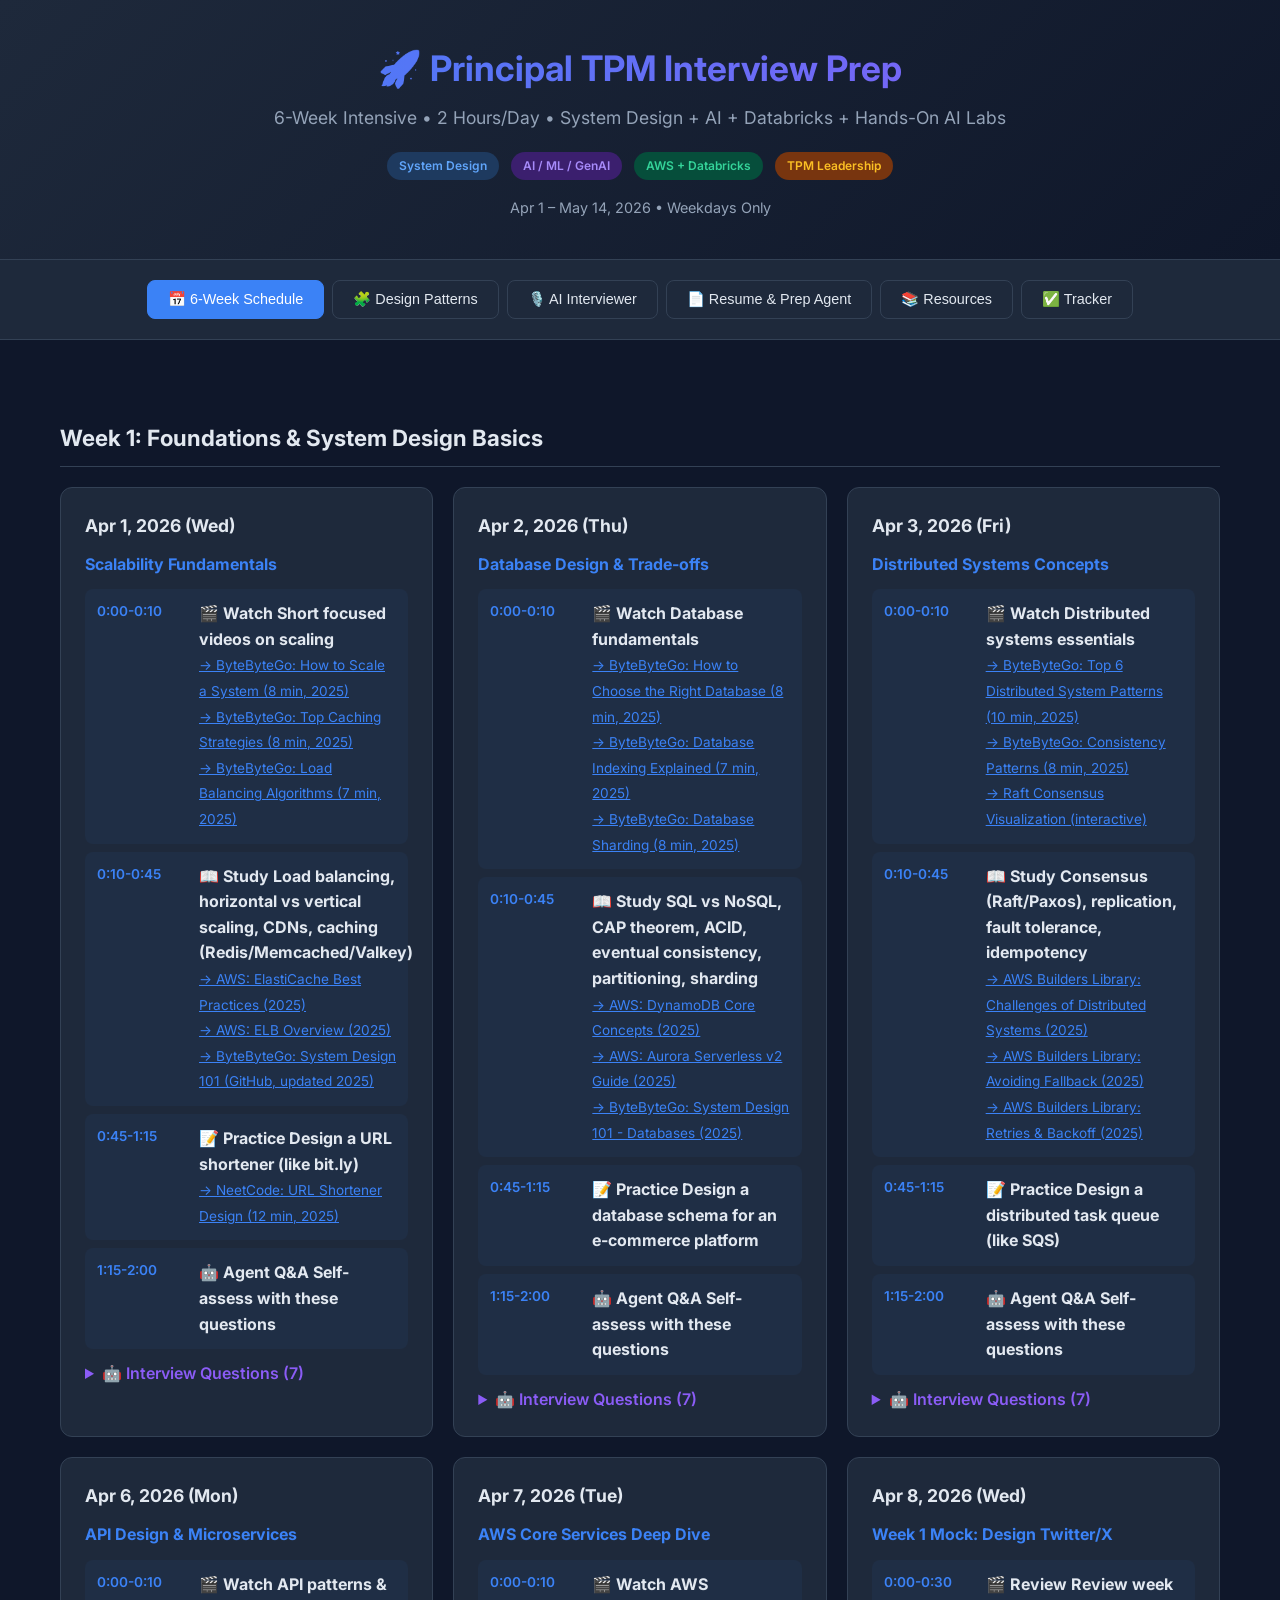
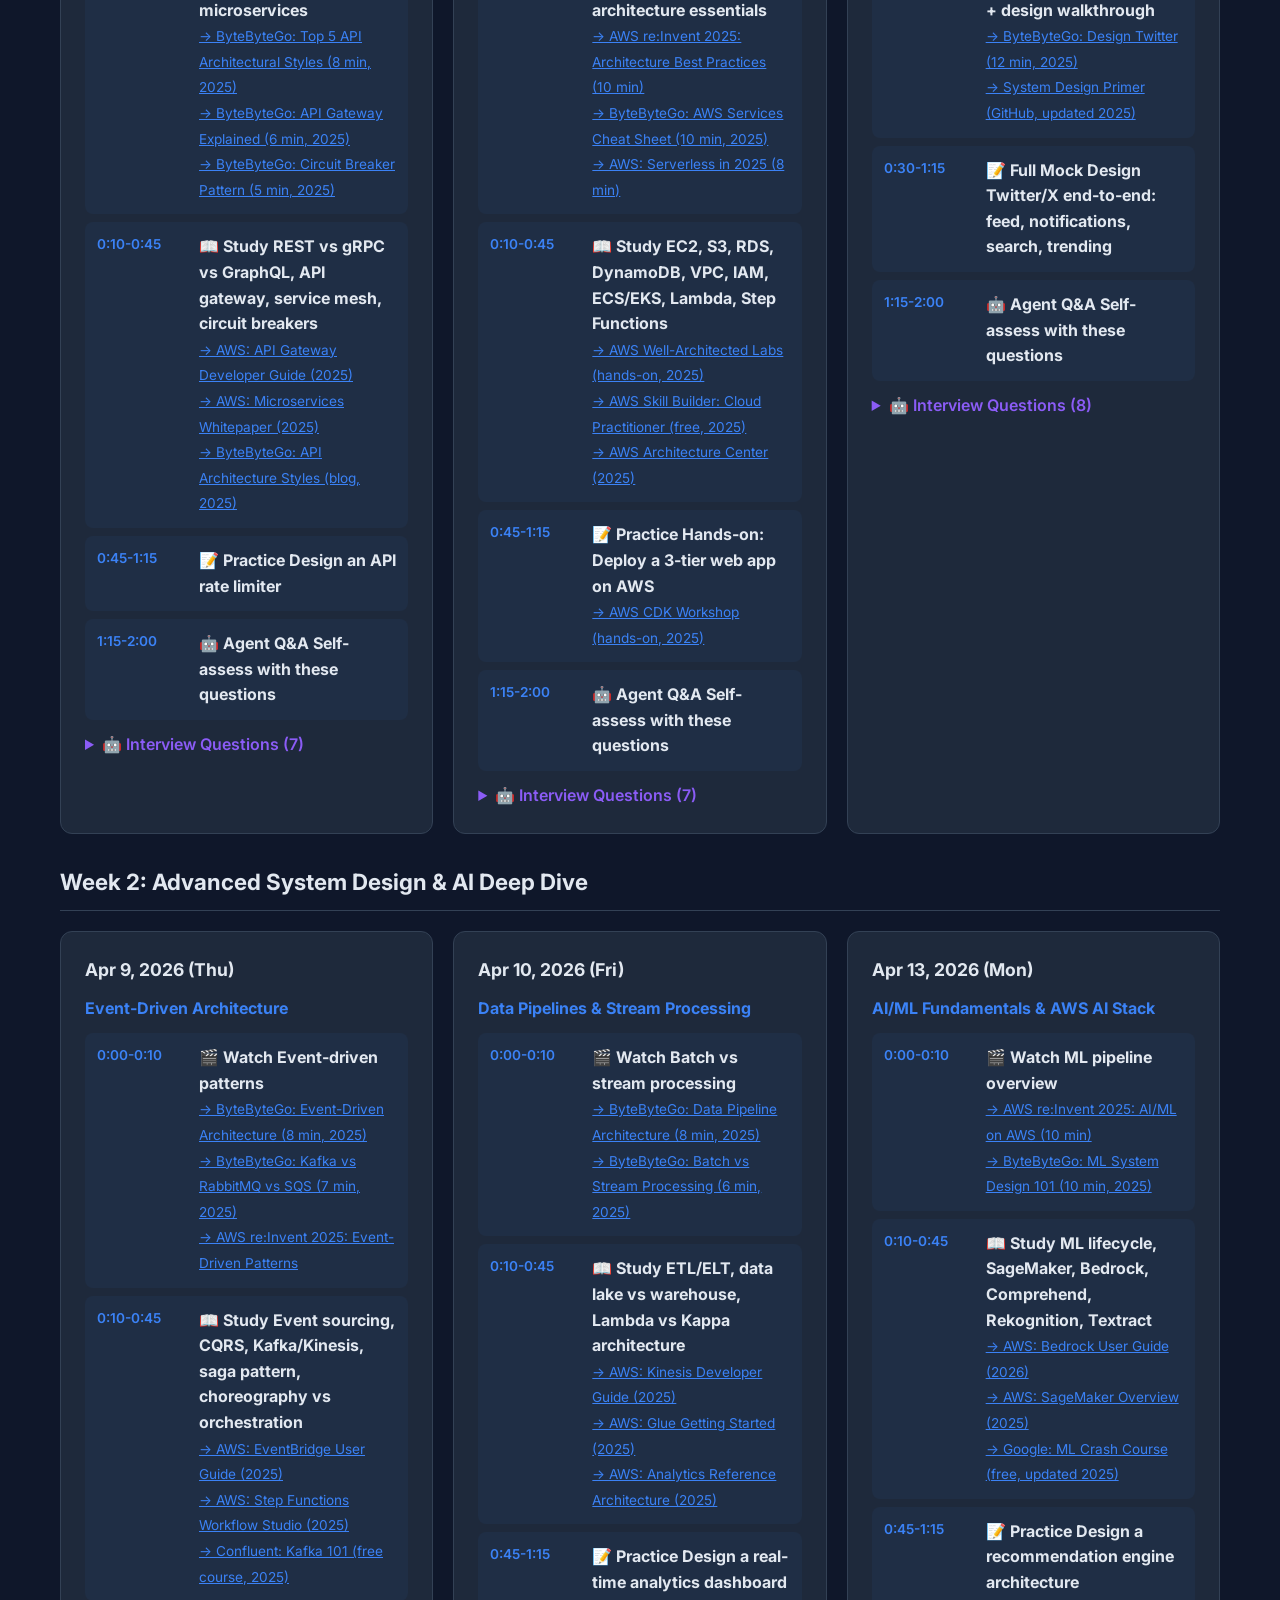
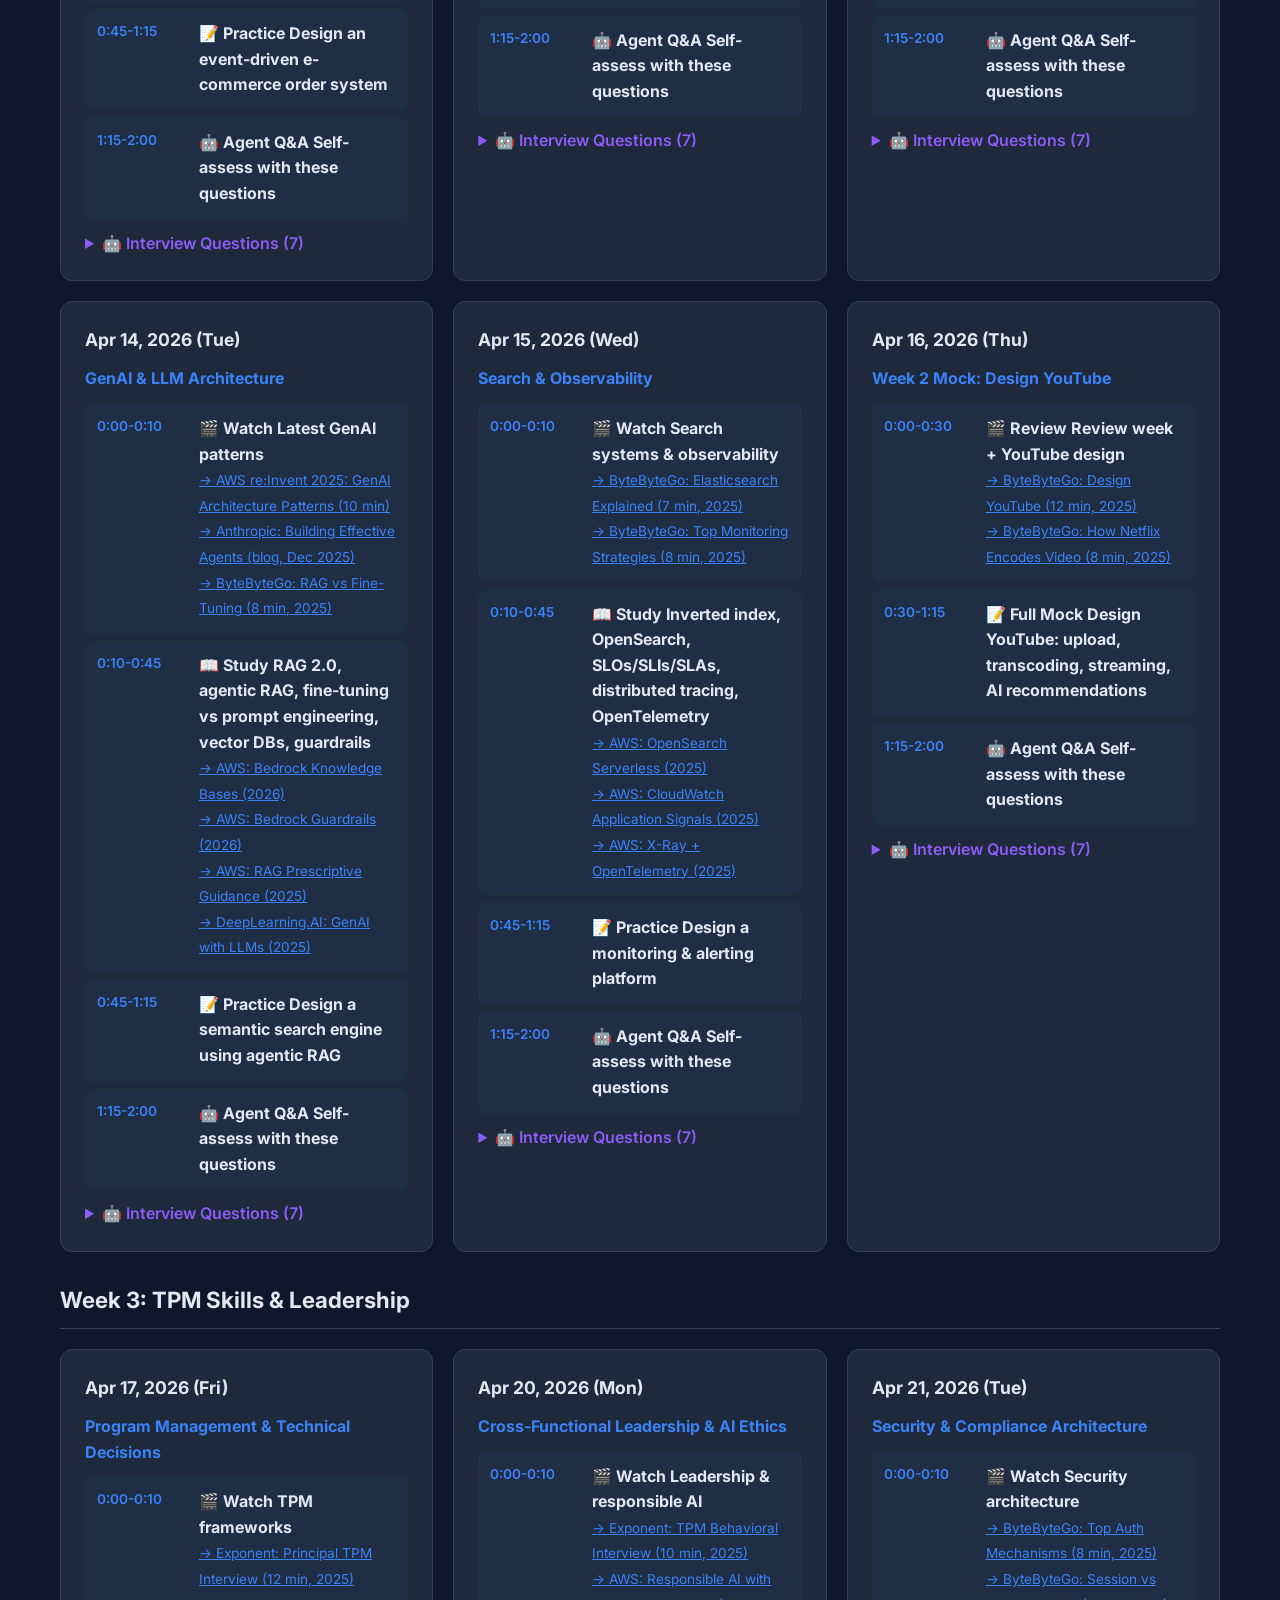
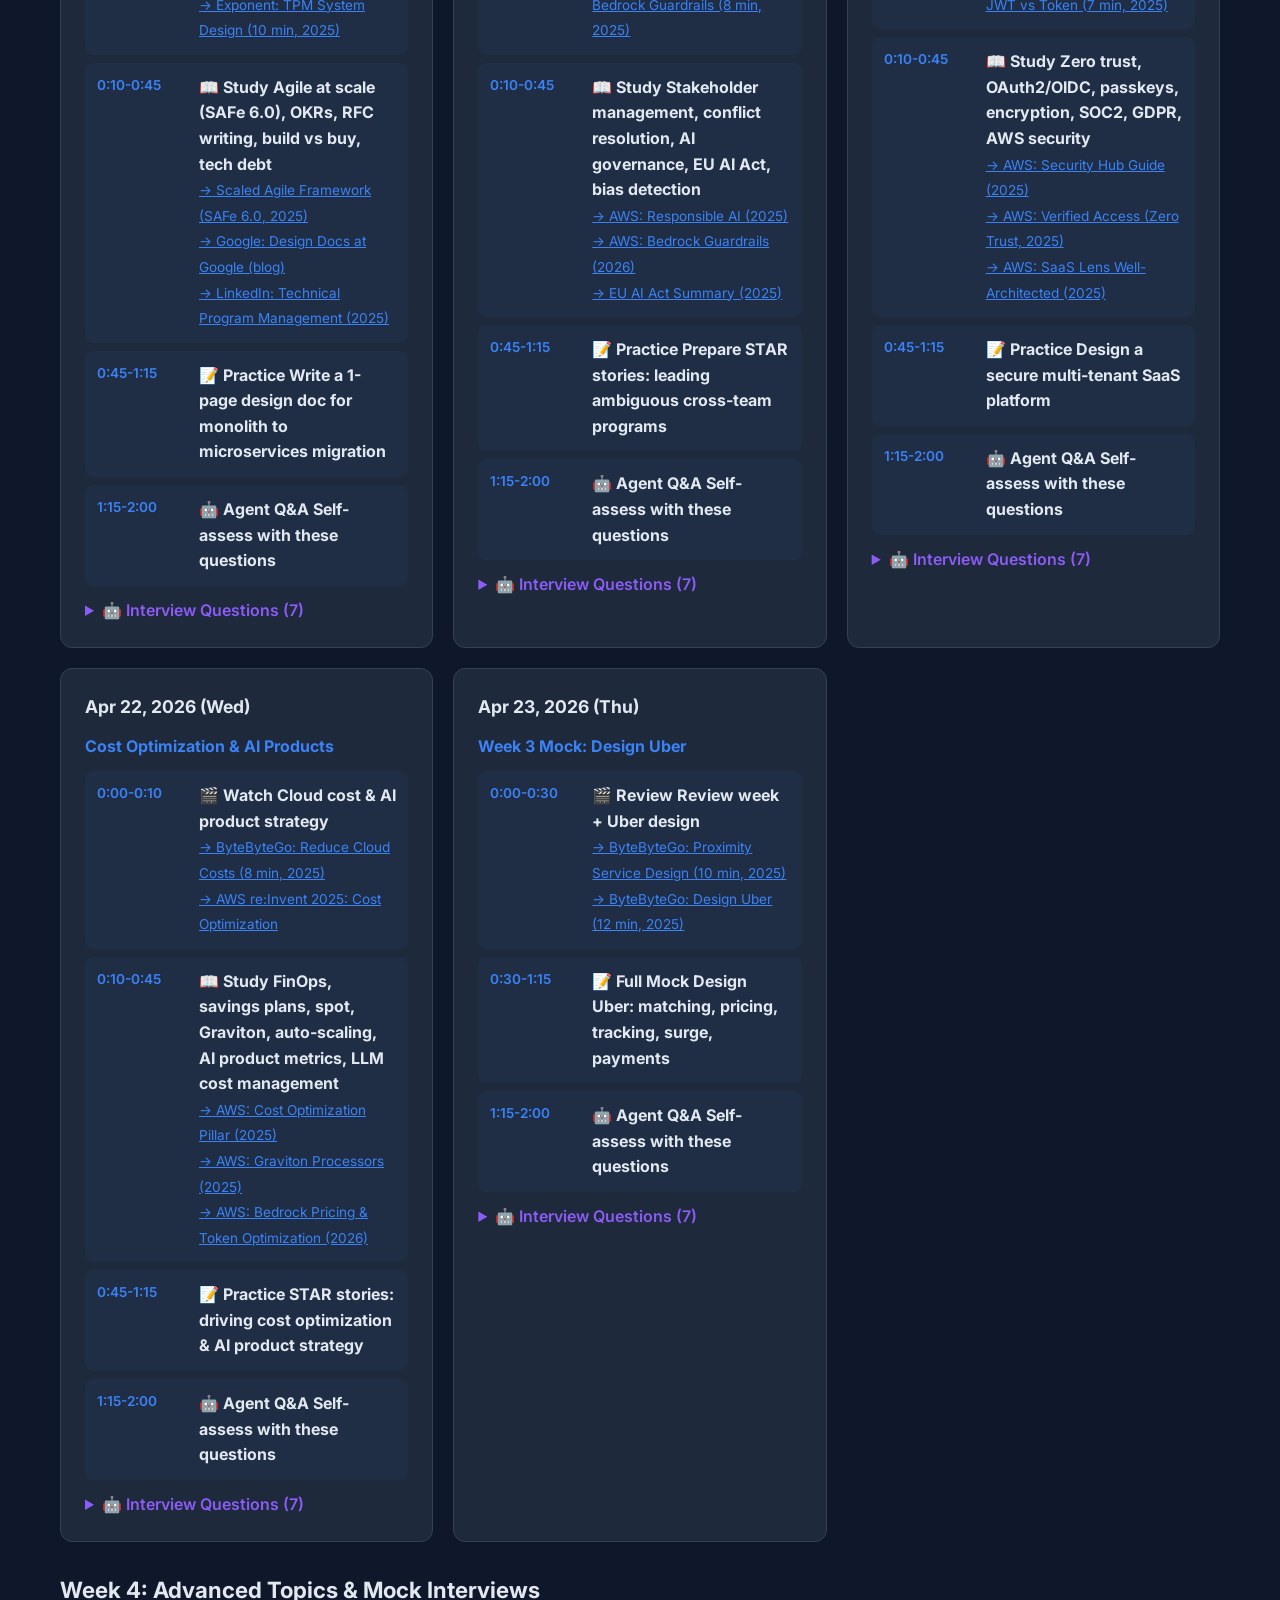
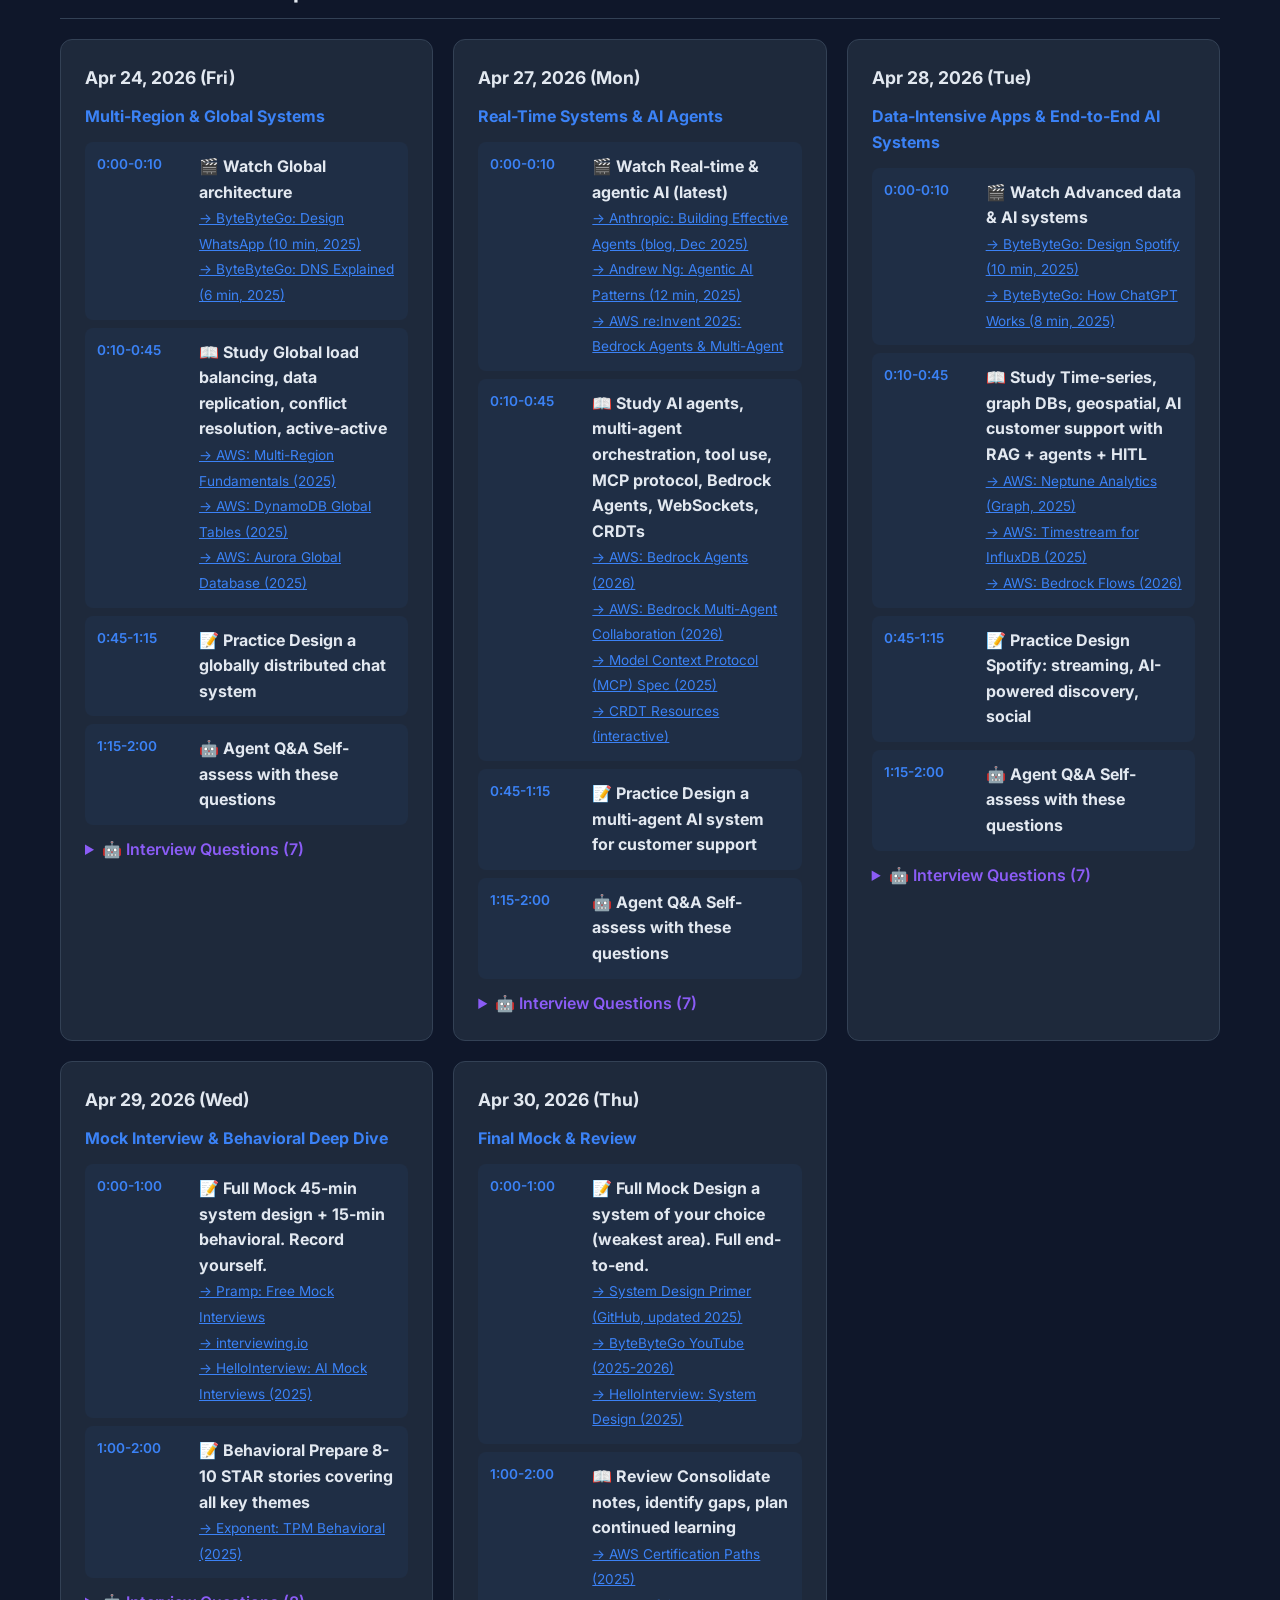
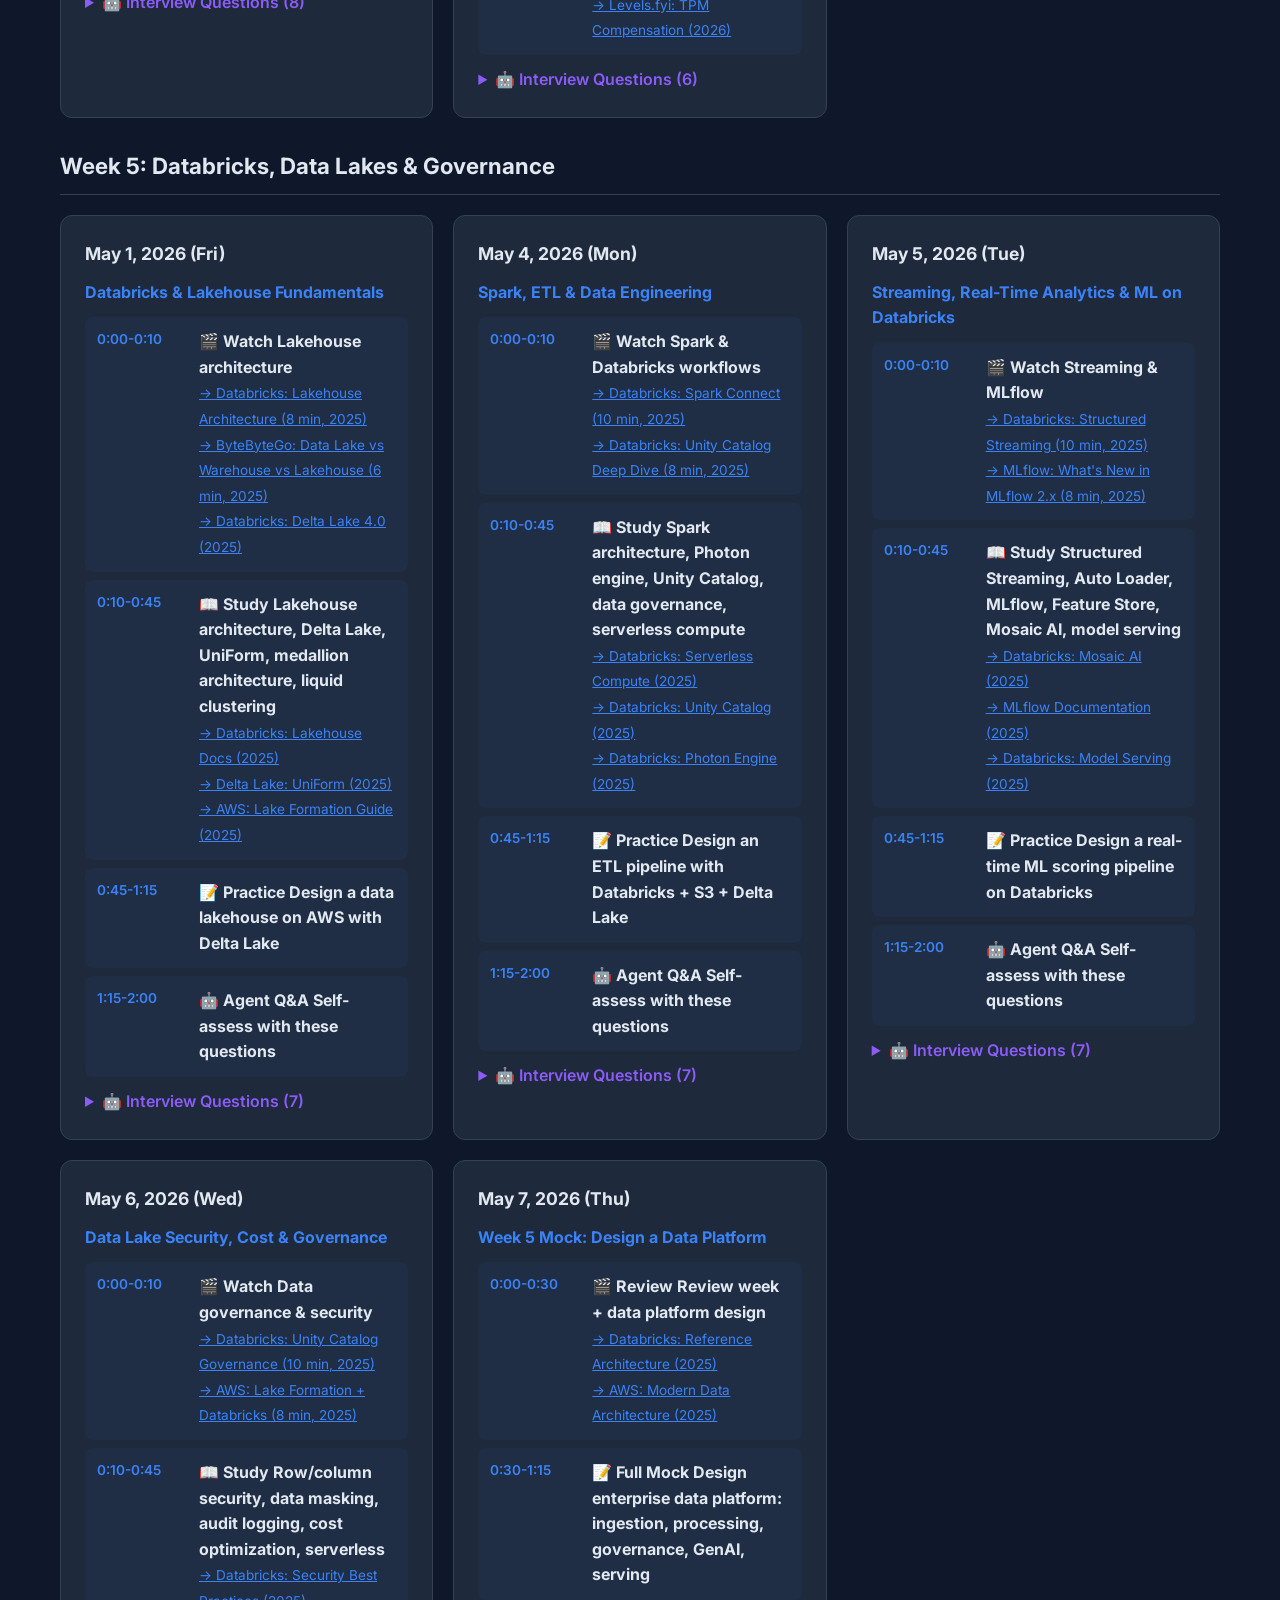
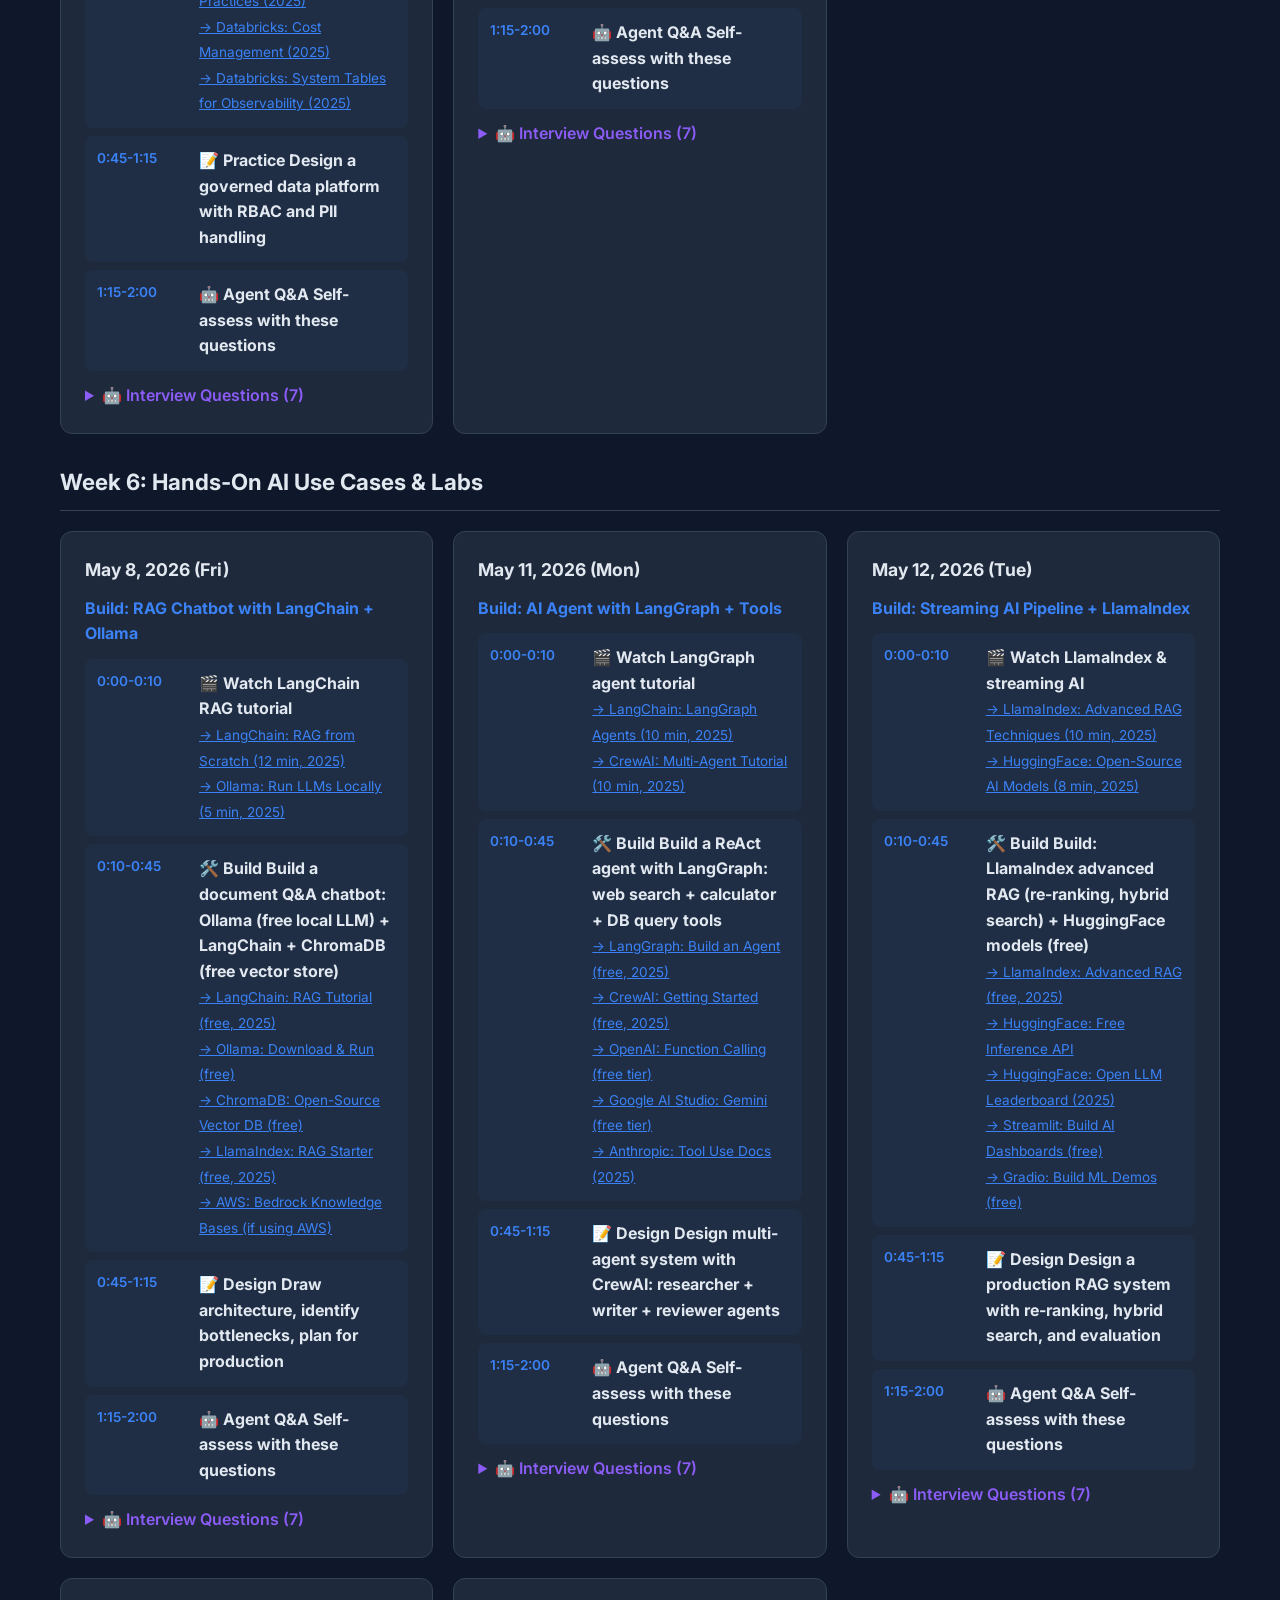
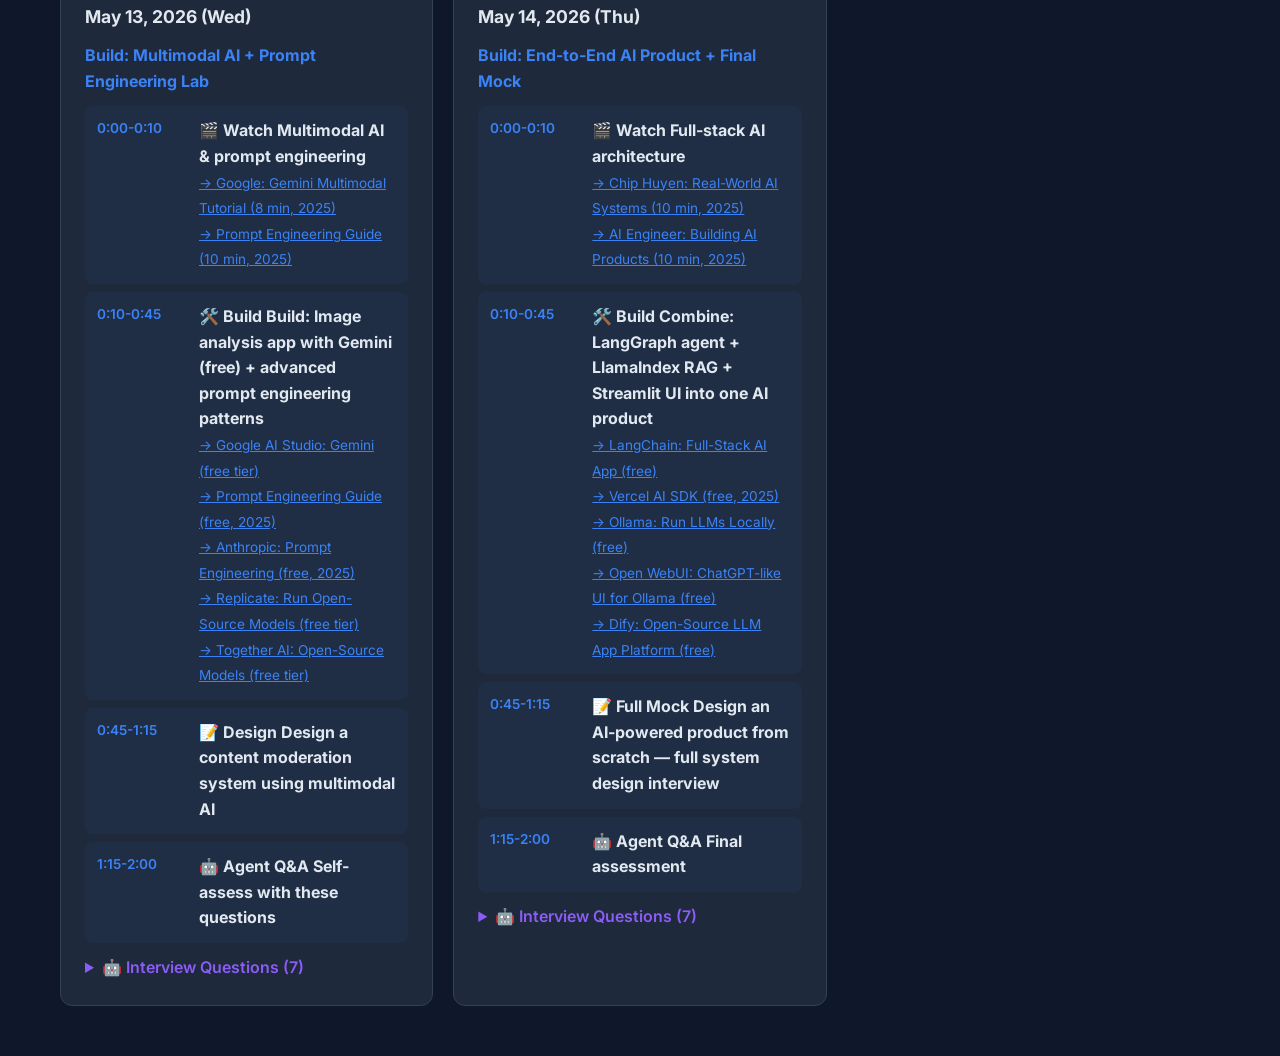
==== tpm-prep-github/index.html @ a3a19501 "Add files via upload" ====
<!DOCTYPE html>
<html lang="en">
<head>
<meta charset="UTF-8">
<meta name="viewport" content="width=device-width,initial-scale=1.0">
<title>Principal TPM Interview Prep</title>
<link rel="stylesheet" href="styles.css">
<link rel="preconnect" href="https://fonts.googleapis.com">
<link href="https://fonts.googleapis.com/css2?family=Inter:wght@400;500;600;700&display=swap" rel="stylesheet">
</head>
<body>
<header>
  <h1>🚀 Principal TPM Interview Prep</h1>
  <p>6-Week Intensive • 2 Hours/Day • System Design + AI + Databricks + Hands-On AI Labs</p>
  <div style="margin-top:16px">
    <span class="badge badge-blue">System Design</span>
    <span class="badge badge-purple">AI / ML / GenAI</span>
    <span class="badge badge-green">AWS + Databricks</span>
    <span class="badge badge-orange">TPM Leadership</span>
  </div>
  <p style="margin-top:12px;font-size:.9rem;color:var(--muted)">Apr 1 – May 14, 2026 • Weekdays Only</p>
</header>
<nav id="nav"></nav>
<div class="container">
  <div class="tab-content" id="schedule"></div>
  <div class="tab-content" id="patterns"></div>
  <div class="tab-content" id="interviewer"></div>
  <div class="tab-content" id="prepagent"></div>
  <div class="tab-content" id="resources"></div>
  <div class="tab-content" id="tracker"></div>
</div>
<script src="data-week1.js"></script>
<script src="data-week2.js"></script>
<script src="data-week3.js"></script>
<script src="data-week4.js"></script>
<script src="data-week5.js"></script>
<script src="data-week6.js"></script>
<script src="data-patterns.js"></script>
<script src="interviewer-engine.js"></script>
<script src="app.js"></script>
</body>
</html>
---- tpm-prep-github/styles.css ----
:root{--bg:#0f172a;--card:#1e293b;--accent:#3b82f6;--accent2:#8b5cf6;--accent3:#10b981;--text:#e2e8f0;--muted:#94a3b8;--border:#334155}
*{margin:0;padding:0;box-sizing:border-box}
body{font-family:'Inter',system-ui,sans-serif;background:var(--bg);color:var(--text);line-height:1.6}
.container{max-width:1200px;margin:0 auto;padding:20px}
header{text-align:center;padding:40px 20px;background:linear-gradient(135deg,#1e293b,#0f172a);border-bottom:1px solid var(--border)}
header h1{font-size:2.2rem;background:linear-gradient(90deg,var(--accent),var(--accent2));-webkit-background-clip:text;-webkit-text-fill-color:transparent}
header p{color:var(--muted);margin-top:8px;font-size:1.1rem}
.badge{display:inline-block;padding:4px 12px;border-radius:20px;font-size:.75rem;font-weight:600;margin:4px}
.badge-blue{background:#1e3a5f;color:#60a5fa}.badge-purple{background:#3b1f6e;color:#a78bfa}
.badge-green{background:#064e3b;color:#34d399}.badge-orange{background:#78350f;color:#fbbf24}
nav{display:flex;gap:8px;justify-content:center;flex-wrap:wrap;padding:20px;background:var(--card);border-bottom:1px solid var(--border);position:sticky;top:0;z-index:100}
nav button{padding:10px 20px;border:1px solid var(--border);border-radius:8px;background:transparent;color:var(--text);cursor:pointer;font-size:.9rem;transition:.2s}
nav button:hover,nav button.active{background:var(--accent);border-color:var(--accent);color:#fff}
.tab-content{display:none;padding:30px 0}.tab-content.active{display:block}
.week-grid{display:grid;grid-template-columns:repeat(auto-fill,minmax(340px,1fr));gap:20px;margin-top:20px}
.card{background:var(--card);border:1px solid var(--border);border-radius:12px;padding:24px;transition:.2s}
.card:hover{border-color:var(--accent);transform:translateY(-2px)}
.card h3{font-size:1.1rem;margin-bottom:12px;display:flex;align-items:center;gap:8px}
.card ul{list-style:none;padding:0}.card li{padding:6px 0;padding-left:20px;position:relative;color:var(--muted);font-size:.9rem}
.card li::before{content:'▸';position:absolute;left:0;color:var(--accent)}
.time-block{display:flex;gap:12px;align-items:flex-start;padding:12px;background:rgba(59,130,246,.05);border-radius:8px;margin:8px 0}
.time-label{min-width:90px;font-weight:600;color:var(--accent);font-size:.85rem}
.progress-bar{height:6px;background:var(--border);border-radius:3px;margin-top:12px;overflow:hidden}
.progress-fill{height:100%;border-radius:3px;transition:width .5s}
table{width:100%;border-collapse:collapse;margin:20px 0}
th,td{padding:12px 16px;text-align:left;border-bottom:1px solid var(--border);font-size:.9rem}
th{color:var(--accent);font-weight:600;background:rgba(59,130,246,.1)}
.arch-diagram{background:var(--card);border:1px solid var(--border);border-radius:12px;padding:30px;margin:20px 0;text-align:center}
.arch-diagram pre{color:var(--accent);font-size:.8rem;line-height:1.8;text-align:left;overflow-x:auto}
.checklist input[type=checkbox]{accent-color:var(--accent);margin-right:8px}
.checklist label{display:block;padding:8px 0;cursor:pointer;font-size:.9rem}
.section-title{font-size:1.4rem;margin:30px 0 10px;padding-bottom:10px;border-bottom:1px solid var(--border)}
.grid-2{display:grid;grid-template-columns:1fr 1fr;gap:20px}
@media(max-width:768px){.grid-2,.week-grid{grid-template-columns:1fr}header h1{font-size:1.6rem}}
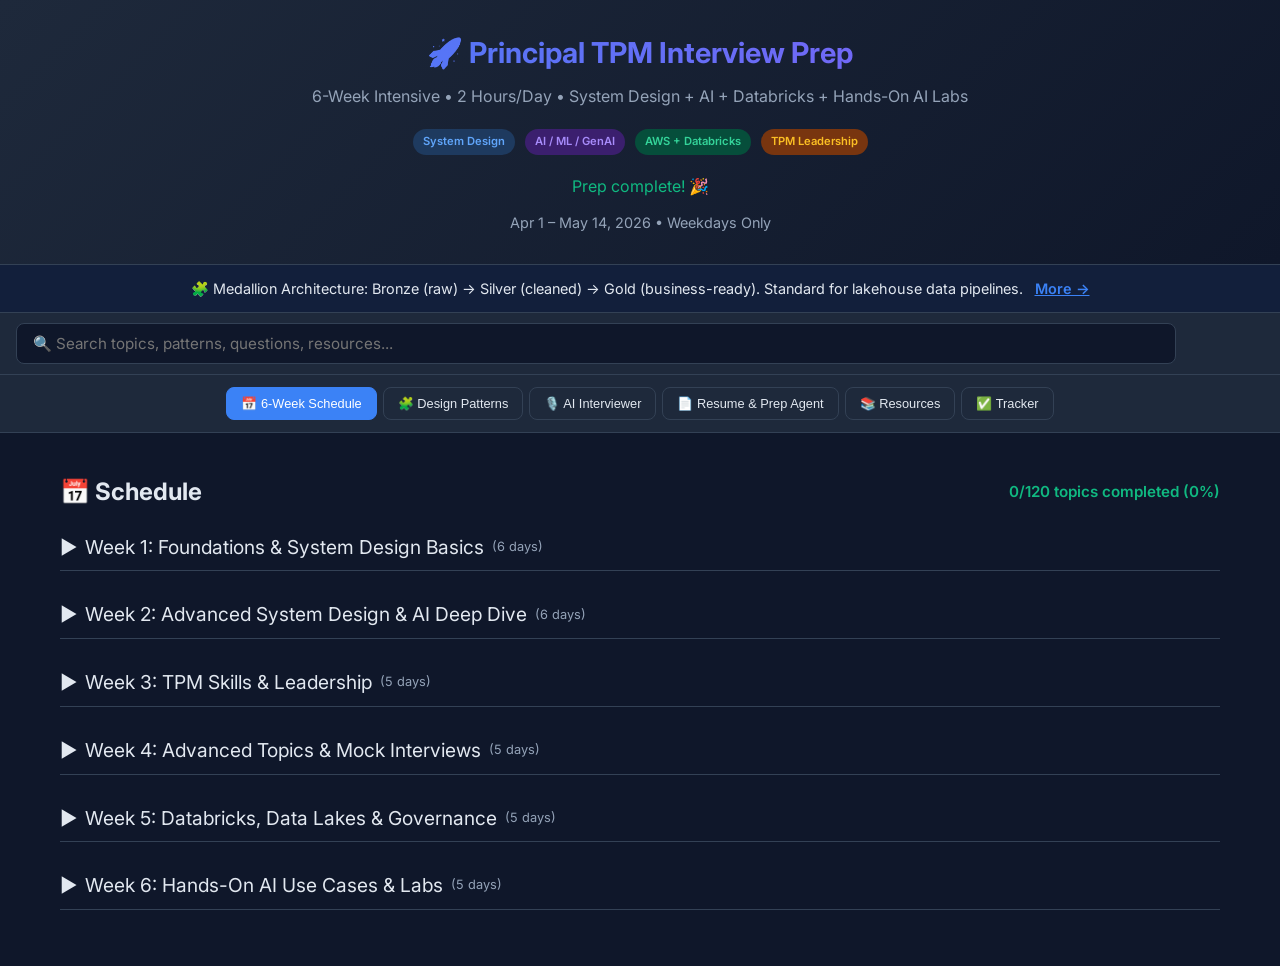
==== commit 5afef40a: "Add files via upload" ====
--- a/tpm-prep-github/index.html
+++ b/tpm-prep-github/index.html
@@ -18,8 +18,17 @@
     <span class="badge badge-green">AWS + Databricks</span>
     <span class="badge badge-orange">TPM Leadership</span>
   </div>
+  <div id="countdown" style="margin-top:16px"></div>
   <p style="margin-top:12px;font-size:.9rem;color:var(--muted)">Apr 1 – May 14, 2026 • Weekdays Only</p>
 </header>
+<div id="tip-banner" style="padding:12px 20px;background:rgba(59,130,246,.08);border-bottom:1px solid var(--border);color:var(--text);font-size:.9rem;text-align:center;min-height:40px"></div>
+<div id="search-bar" style="padding:10px 16px;background:var(--card);border-bottom:1px solid var(--border);display:flex;align-items:center;gap:8px;position:sticky;top:44px;z-index:99">
+  <input type="text" id="global-search" placeholder="🔍 Search topics, patterns, questions, resources..."
+    oninput="globalSearch(this.value)"
+    style="flex:1;padding:10px 16px;background:var(--bg);border:1px solid var(--border);border-radius:8px;color:var(--text);font-size:.95rem;font-family:inherit">
+  <span id="search-count" style="color:var(--muted);font-size:.85rem;min-width:80px"></span>
+</div>
+<div id="search-results" style="display:none;padding:20px;max-height:60vh;overflow-y:auto"></div>
 <nav id="nav"></nav>
 <div class="container">
   <div class="tab-content" id="schedule"></div>
@@ -29,6 +38,8 @@
   <div class="tab-content" id="resources"></div>
   <div class="tab-content" id="tracker"></div>
 </div>
+<script src="tips-data.js"></script>
+<script src="countdown.js"></script>
 <script src="data-week1.js"></script>
 <script src="data-week2.js"></script>
 <script src="data-week3.js"></script>
--- a/tpm-prep-github/styles.css
+++ b/tpm-prep-github/styles.css
@@ -1,34 +1,87 @@
 :root{--bg:#0f172a;--card:#1e293b;--accent:#3b82f6;--accent2:#8b5cf6;--accent3:#10b981;--text:#e2e8f0;--muted:#94a3b8;--border:#334155}
 *{margin:0;padding:0;box-sizing:border-box}
-body{font-family:'Inter',system-ui,sans-serif;background:var(--bg);color:var(--text);line-height:1.6}
+body{font-family:'Inter',system-ui,sans-serif;background:var(--bg);color:var(--text);line-height:1.6;-webkit-text-size-adjust:100%}
 .container{max-width:1200px;margin:0 auto;padding:20px}
-header{text-align:center;padding:40px 20px;background:linear-gradient(135deg,#1e293b,#0f172a);border-bottom:1px solid var(--border)}
-header h1{font-size:2.2rem;background:linear-gradient(90deg,var(--accent),var(--accent2));-webkit-background-clip:text;-webkit-text-fill-color:transparent}
-header p{color:var(--muted);margin-top:8px;font-size:1.1rem}
-.badge{display:inline-block;padding:4px 12px;border-radius:20px;font-size:.75rem;font-weight:600;margin:4px}
+header{text-align:center;padding:30px 16px;background:linear-gradient(135deg,#1e293b,#0f172a);border-bottom:1px solid var(--border)}
+header h1{font-size:1.8rem;background:linear-gradient(90deg,var(--accent),var(--accent2));-webkit-background-clip:text;-webkit-text-fill-color:transparent}
+header p{color:var(--muted);margin-top:8px;font-size:1rem}
+.badge{display:inline-block;padding:4px 10px;border-radius:20px;font-size:.7rem;font-weight:600;margin:3px}
 .badge-blue{background:#1e3a5f;color:#60a5fa}.badge-purple{background:#3b1f6e;color:#a78bfa}
 .badge-green{background:#064e3b;color:#34d399}.badge-orange{background:#78350f;color:#fbbf24}
-nav{display:flex;gap:8px;justify-content:center;flex-wrap:wrap;padding:20px;background:var(--card);border-bottom:1px solid var(--border);position:sticky;top:0;z-index:100}
-nav button{padding:10px 20px;border:1px solid var(--border);border-radius:8px;background:transparent;color:var(--text);cursor:pointer;font-size:.9rem;transition:.2s}
+nav{display:flex;gap:6px;justify-content:center;flex-wrap:wrap;padding:12px;background:var(--card);border-bottom:1px solid var(--border);position:sticky;top:0;z-index:100}
+nav button{padding:8px 14px;border:1px solid var(--border);border-radius:8px;background:transparent;color:var(--text);cursor:pointer;font-size:.8rem;transition:.2s;white-space:nowrap}
 nav button:hover,nav button.active{background:var(--accent);border-color:var(--accent);color:#fff}
-.tab-content{display:none;padding:30px 0}.tab-content.active{display:block}
-.week-grid{display:grid;grid-template-columns:repeat(auto-fill,minmax(340px,1fr));gap:20px;margin-top:20px}
-.card{background:var(--card);border:1px solid var(--border);border-radius:12px;padding:24px;transition:.2s}
-.card:hover{border-color:var(--accent);transform:translateY(-2px)}
-.card h3{font-size:1.1rem;margin-bottom:12px;display:flex;align-items:center;gap:8px}
-.card ul{list-style:none;padding:0}.card li{padding:6px 0;padding-left:20px;position:relative;color:var(--muted);font-size:.9rem}
+.tab-content{display:none;padding:20px 0}.tab-content.active{display:block}
+.week-grid{display:grid;grid-template-columns:repeat(auto-fill,minmax(300px,1fr));gap:16px;margin-top:12px}
+.card{background:var(--card);border:1px solid var(--border);border-radius:12px;padding:16px;transition:.2s}
+.card:hover{border-color:var(--accent);transform:translateY(-1px)}
+.card h3{font-size:1rem;margin-bottom:8px;display:flex;align-items:center;gap:8px}
+.card ul{list-style:none;padding:0}.card li{padding:5px 0;padding-left:18px;position:relative;color:var(--muted);font-size:.85rem}
 .card li::before{content:'▸';position:absolute;left:0;color:var(--accent)}
-.time-block{display:flex;gap:12px;align-items:flex-start;padding:12px;background:rgba(59,130,246,.05);border-radius:8px;margin:8px 0}
-.time-label{min-width:90px;font-weight:600;color:var(--accent);font-size:.85rem}
+.time-block{display:flex;gap:8px;align-items:flex-start;padding:10px;background:rgba(59,130,246,.05);border-radius:8px;margin:6px 0;flex-wrap:wrap}
+.time-label{min-width:70px;font-weight:600;color:var(--accent);font-size:.8rem;flex-shrink:0}
 .progress-bar{height:6px;background:var(--border);border-radius:3px;margin-top:12px;overflow:hidden}
 .progress-fill{height:100%;border-radius:3px;transition:width .5s}
-table{width:100%;border-collapse:collapse;margin:20px 0}
-th,td{padding:12px 16px;text-align:left;border-bottom:1px solid var(--border);font-size:.9rem}
+table{width:100%;border-collapse:collapse;margin:16px 0;display:block;overflow-x:auto;-webkit-overflow-scrolling:touch}
+thead,tbody,tr{display:table;width:100%;table-layout:fixed}
+table{display:table}
+th,td{padding:10px 12px;text-align:left;border-bottom:1px solid var(--border);font-size:.85rem;word-wrap:break-word}
 th{color:var(--accent);font-weight:600;background:rgba(59,130,246,.1)}
-.arch-diagram{background:var(--card);border:1px solid var(--border);border-radius:12px;padding:30px;margin:20px 0;text-align:center}
-.arch-diagram pre{color:var(--accent);font-size:.8rem;line-height:1.8;text-align:left;overflow-x:auto}
+.arch-diagram{background:var(--card);border:1px solid var(--border);border-radius:12px;padding:20px;margin:16px 0;text-align:center}
+.arch-diagram pre{color:var(--accent);font-size:.7rem;line-height:1.6;text-align:left;overflow-x:auto}
 .checklist input[type=checkbox]{accent-color:var(--accent);margin-right:8px}
-.checklist label{display:block;padding:8px 0;cursor:pointer;font-size:.9rem}
-.section-title{font-size:1.4rem;margin:30px 0 10px;padding-bottom:10px;border-bottom:1px solid var(--border)}
-.grid-2{display:grid;grid-template-columns:1fr 1fr;gap:20px}
-@media(max-width:768px){.grid-2,.week-grid{grid-template-columns:1fr}header h1{font-size:1.6rem}}
+.checklist label{display:block;padding:6px 0;cursor:pointer;font-size:.85rem}
+.section-title{font-size:1.2rem;margin:20px 0 8px;padding-bottom:8px;border-bottom:1px solid var(--border)}
+.grid-2{display:grid;grid-template-columns:1fr 1fr;gap:16px}
+details>summary{list-style:none}
+details>summary::-webkit-details-marker{display:none}
+details.week-collapse>summary{display:flex;align-items:center;gap:8px}
+
+/* ── Mobile Responsive ── */
+@media(max-width:768px){
+  .container{padding:12px}
+  header{padding:20px 12px}
+  header h1{font-size:1.4rem}
+  header p{font-size:.85rem}
+  .badge{font-size:.65rem;padding:3px 8px;margin:2px}
+  nav{gap:4px;padding:8px}
+  nav button{padding:6px 10px;font-size:.75rem}
+  .grid-2{grid-template-columns:1fr}
+  .week-grid{grid-template-columns:1fr;gap:12px}
+  .card{padding:14px}
+  .card h3{font-size:.95rem}
+  .time-block{padding:8px;gap:6px}
+  .time-label{min-width:60px;font-size:.75rem}
+  .section-title{font-size:1.1rem}
+  table{font-size:.8rem}
+  th,td{padding:8px 6px}
+  #global-search{font-size:.85rem;padding:8px 12px}
+  #search-results{padding:12px}
+  #tip-banner{font-size:.82rem;padding:10px 12px}
+  #countdown span{font-size:1rem !important}
+  /* Interviewer mobile */
+  #iv-chat{max-height:350px}
+  #iv-answer{rows:3}
+  /* Prep agent mobile */
+  #resume-input{font-size:.85rem}
+  #prep-answer{font-size:.85rem}
+  pre,code{font-size:.75rem !important;overflow-x:auto}
+}
+
+@media(max-width:480px){
+  header h1{font-size:1.2rem}
+  nav button{padding:5px 8px;font-size:.7rem}
+  .card{padding:12px}
+  .time-block{flex-direction:column;gap:4px}
+  .time-label{min-width:auto}
+  .badge{font-size:.6rem;padding:2px 6px}
+  table th,table td{padding:6px 4px;font-size:.75rem}
+}
+
+/* Touch-friendly checkboxes */
+@media(pointer:coarse){
+  input[type=checkbox]{width:20px;height:20px;min-width:20px}
+  .time-block input[type=checkbox]{width:22px;height:22px}
+  nav button{min-height:40px}
+  details summary{min-height:44px;display:flex;align-items:center}
+}
